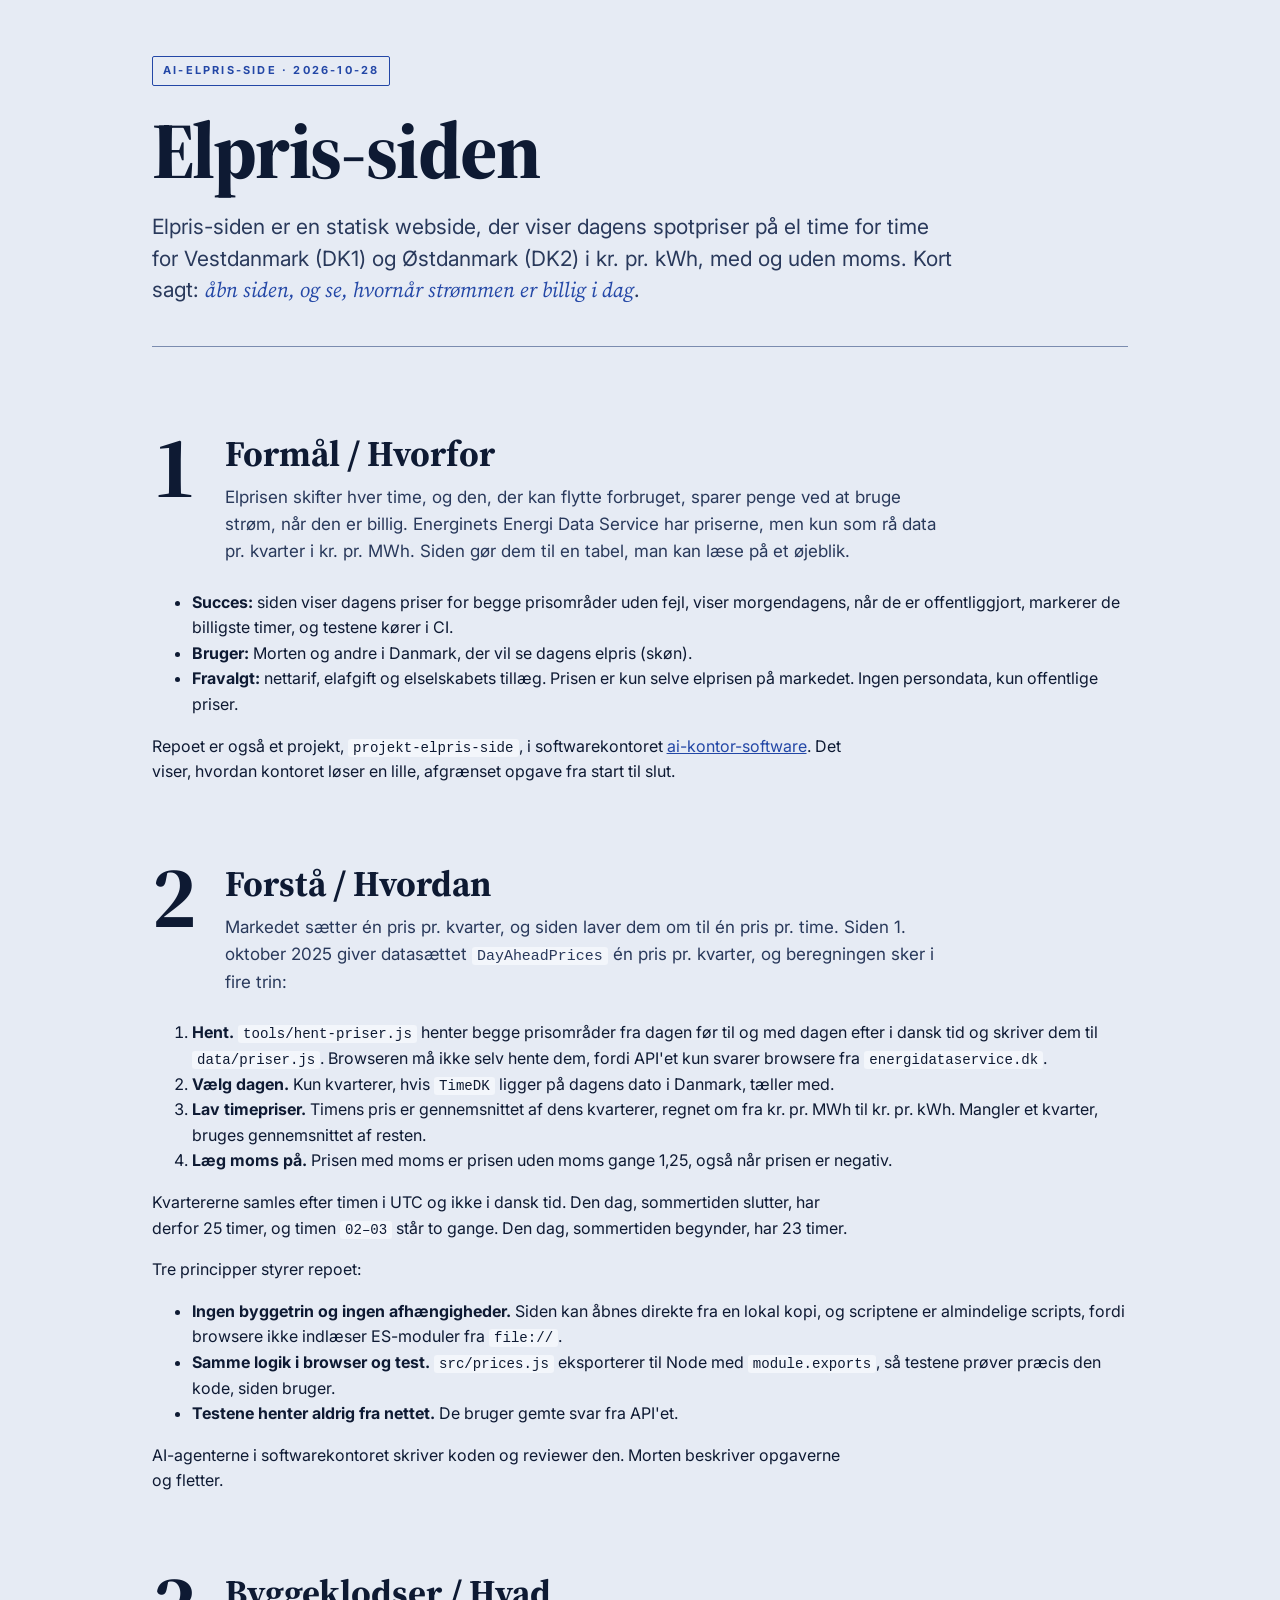
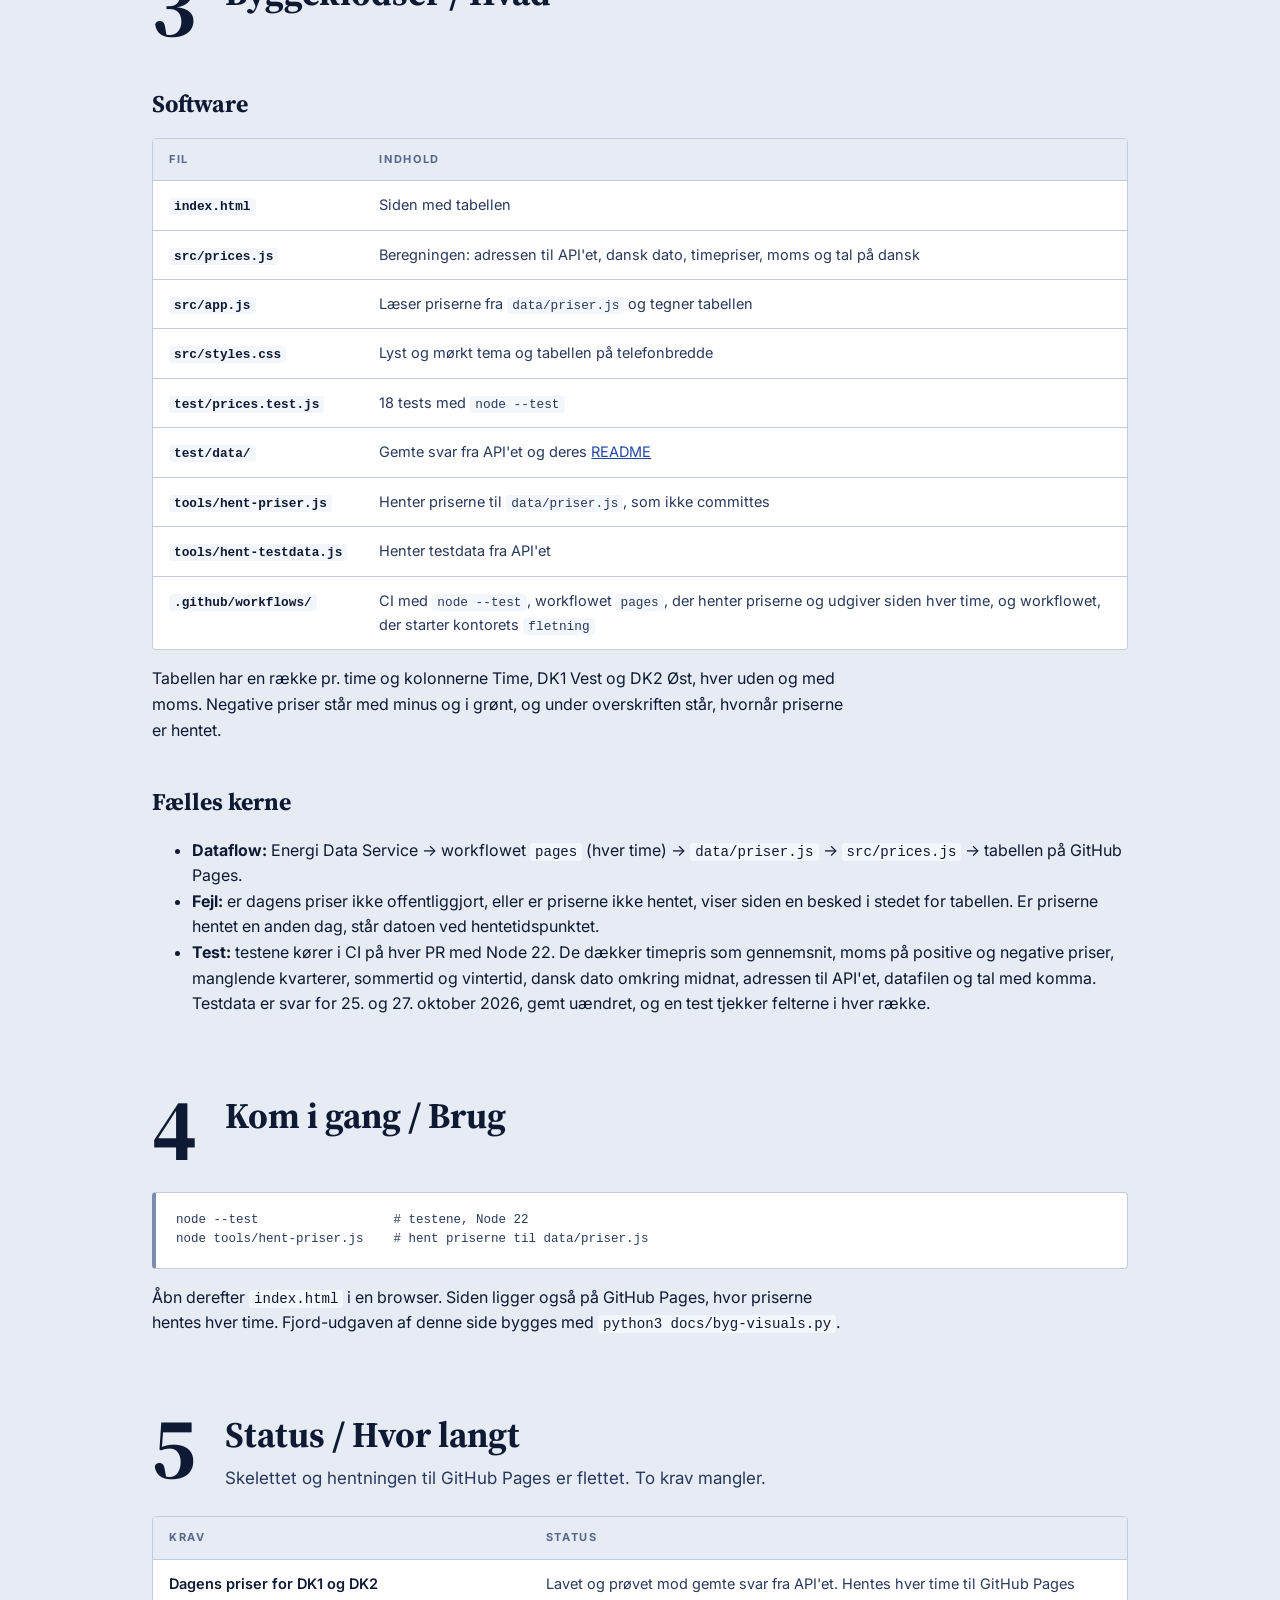
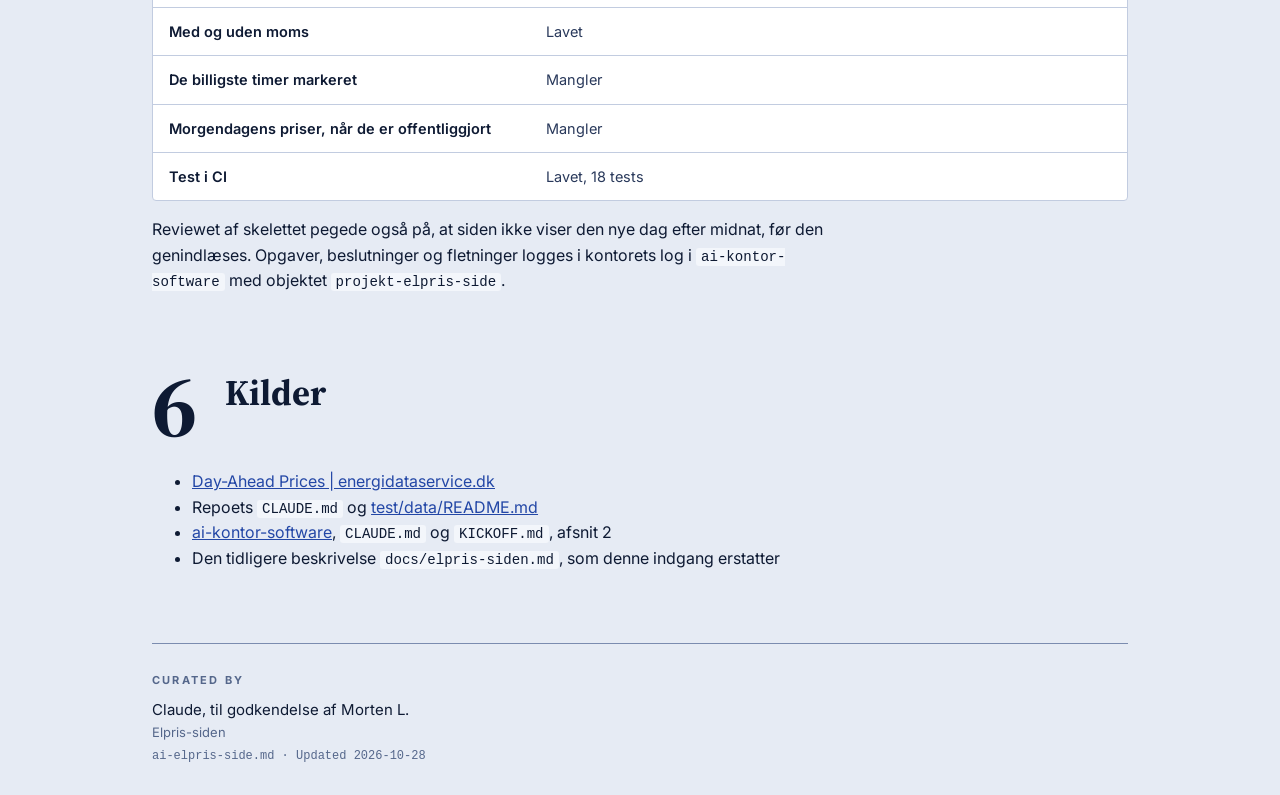
==== docs/ai-elpris-side-visual.html @ 06685bd8 "Indgangen docs/ai-elpris-side.md efter skillen repo-docs (mønster 2) Beskrivelsen docs/elpris-siden." ====
<!doctype html><html lang="da"><head><meta charset="utf-8"><meta name="viewport" content="width=device-width, initial-scale=1">
<title>Elpris-siden</title>
<link rel="preconnect" href="https://fonts.googleapis.com"><link rel="stylesheet" href="https://fonts.googleapis.com/css2?family=Inter:wght@400;500;600;700&family=Source+Serif+4:ital,opsz,wght@0,8..60,400;0,8..60,700;0,8..60,800;1,8..60,400&display=swap">
<style>
/* Fjord: fælles CSS for alle visuelle sider. Indsættes inline af docs/byg-visuals.py (fra M0).
   Layout: hvide papirkort på blågrå bord, serif-overskrifter, én koboltaccent. */
:root {
  --bg: #e6ebf4; --surface: #ffffff; --ink: #0e1a33; --ink-2: #29395b;
  --muted: #55678b; --line: #c2cce0; --line-2: #7b8caf; --accent: #2347a6;
  --green: #2f6b3f; --amber: #9a6412; --red: #8e2424; --code-bg: #f3f6fb;
  --serif: "Source Serif 4", Georgia, "Times New Roman", serif;
  --sans: "Inter", system-ui, -apple-system, "Segoe UI", sans-serif;
  --mono: ui-monospace, "SF Mono", Menlo, Consolas, monospace;
}
@media (prefers-color-scheme: dark) {
  :root:not([data-theme="light"]) {
    --bg: #0b1222; --surface: #131c30; --ink: #e8edf6; --ink-2: #c4cee2;
    --muted: #93a3c3; --line: #2a3756; --line-2: #51638a; --accent: #8ea8ee;
    --green: #74c48b; --amber: #dcaa52; --red: #e58383; --code-bg: #0f1728;
    color-scheme: dark;
  }
}
:root[data-theme="dark"] {
  --bg: #0b1222; --surface: #131c30; --ink: #e8edf6; --ink-2: #c4cee2;
  --muted: #93a3c3; --line: #2a3756; --line-2: #51638a; --accent: #8ea8ee;
  --green: #74c48b; --amber: #dcaa52; --red: #e58383; --code-bg: #0f1728;
  color-scheme: dark;
}

* { box-sizing: border-box; }
body {
  margin: 0; background: var(--bg); color: var(--ink);
  font-family: var(--sans); font-size: 16px; line-height: 1.6;
}
.page {
  max-width: 1040px; margin: 0 auto;
  padding-block: 56px 40px;
  padding-left: max(32px, env(safe-area-inset-left, 0px));
  padding-right: max(32px, env(safe-area-inset-right, 0px));
}
a { color: var(--accent); }
a:focus-visible { outline: 2px solid var(--accent); outline-offset: 2px; }
code { font-family: var(--mono); font-size: 0.88em; background: var(--code-bg); padding: 1px 5px; border-radius: 3px; overflow-wrap: anywhere; }

/* Masthead */
.masthead { padding-bottom: 40px; border-bottom: 1px solid var(--line-2); margin-bottom: 24px; }
.tag {
  display: inline-block; font-size: 11px; font-weight: 700; letter-spacing: 0.2em;
  text-transform: uppercase; color: var(--accent); border: 1px solid var(--accent);
  padding: 5px 10px; border-radius: 2px;
}
h1 {
  font-family: var(--serif); font-weight: 800; font-size: 80px; line-height: 1.02;
  letter-spacing: -0.02em; margin: 24px 0 20px; text-wrap: balance;
}
.standfirst { font-size: 21px; line-height: 1.5; color: var(--ink-2); max-width: 62ch; margin: 0; }
.standfirst em { font-family: var(--serif); font-style: italic; color: var(--accent); }

/* Sektioner */
section { padding-top: 56px; }
.sec-head { display: grid; grid-template-columns: auto 1fr; gap: 28px; align-items: start; margin-bottom: 24px; }
.numeral { font-family: var(--serif); font-weight: 700; font-size: 88px; line-height: 0.9; color: var(--ink); font-variant-numeric: tabular-nums; }
.kicker { font-size: 11px; font-weight: 700; letter-spacing: 0.2em; text-transform: uppercase; color: var(--accent); }
h2 { font-family: var(--serif); font-weight: 700; font-size: 36px; line-height: 1.15; margin: 6px 0 10px; text-wrap: balance; }
.lede { font-size: 17px; color: var(--ink-2); max-width: 66ch; margin: 0; }
h3 { font-family: var(--serif); font-weight: 700; font-size: 24px; margin: 40px 0 14px; }
p { max-width: 70ch; }

/* Kort */
.card { background: var(--surface); border: 1px solid var(--line); border-radius: 4px; padding: 22px 24px; min-width: 0; }
.stripe-top { border-top: 4px solid var(--accent); }
.stripe-top.muted { border-top-color: var(--line-2); }
.stripe-left { border-left: 4px solid var(--accent); }
.card-kicker { font-size: 11px; font-weight: 700; letter-spacing: 0.2em; text-transform: uppercase; color: var(--muted); }
.card h4 { font-family: var(--serif); font-weight: 700; font-size: 20px; margin: 6px 0 8px; line-height: 1.25; }
.card p { margin: 0; font-size: 15px; color: var(--ink-2); }
.grid-3 { display: grid; grid-template-columns: repeat(3, minmax(0, 1fr)); gap: 16px; }
.grid-2 { display: grid; grid-template-columns: repeat(2, minmax(0, 1fr)); gap: 16px; }

/* Nummereret spørgsmålsliste */
ol.questions { list-style: none; counter-reset: q; padding: 0; margin: 0; display: grid; gap: 12px; }
ol.questions li { counter-increment: q; display: grid; grid-template-columns: 56px 1fr; gap: 12px; align-items: baseline; }
ol.questions li::before { content: counter(q, decimal-leading-zero); font-family: var(--serif); font-weight: 700; font-size: 28px; color: var(--accent); font-variant-numeric: tabular-nums; }

/* Tabeller */
.table-wrap { overflow-x: auto; background: var(--surface); border: 1px solid var(--line); border-radius: 4px; }
table { width: 100%; border-collapse: collapse; font-size: 14.5px; }
th { background: var(--bg); text-align: left; font-size: 11px; font-weight: 700; letter-spacing: 0.15em; text-transform: uppercase; color: var(--muted); padding: 12px 16px; }
td { padding: 12px 16px; border-top: 1px solid var(--line); vertical-align: top; color: var(--ink-2); }
td:first-child { color: var(--ink); font-weight: 600; white-space: nowrap; }
.chip { font-size: 11px; font-weight: 700; letter-spacing: 0.15em; text-transform: uppercase; color: var(--accent); white-space: nowrap; }
.chip.amber { color: var(--amber); }
td.chip-cell { text-align: right; }

/* Tidslinje */
.timeline { display: grid; grid-template-columns: repeat(auto-fit, minmax(160px, 1fr)); gap: 16px; }
.timeline .date { font-family: var(--serif); font-weight: 800; font-size: 40px; color: var(--accent); line-height: 1; }
.timeline .when { font-family: var(--serif); font-style: italic; color: var(--ink-2); margin: 6px 0 10px; }

/* Kode */
pre {
  background: var(--surface); border: 1px solid var(--line); border-left: 4px solid var(--line-2);
  border-radius: 4px; padding: 18px 20px; overflow-x: auto; font-family: var(--mono);
  font-size: 12.5px; line-height: 1.55; color: var(--ink-2); margin: 0;
}

/* Figur */
.figure { margin: 36px 0 8px; padding: 28px 24px 22px; background: var(--surface); border: 1px solid var(--line); border-radius: 4px; }
.figure .fig-label { font-size: 11px; font-weight: 700; letter-spacing: 0.2em; text-transform: uppercase; color: var(--muted); text-align: center; margin-bottom: 18px; font-family: var(--sans); }
.figure .diagram-scroll { overflow-x: auto; }
.figure .diagram { display: block; margin: 0 auto; width: 100%; max-width: 860px; height: auto; }
.figure figcaption { margin: 18px auto 0; padding-top: 14px; border-top: 1px solid var(--line); font-size: 13.5px; font-style: italic; font-family: var(--serif); color: var(--ink-2); text-align: center; max-width: 56ch; line-height: 1.55; }
.diagram .node rect { fill: var(--bg); stroke: var(--ink); stroke-width: 1.5; }
.diagram .node.hl rect { stroke: var(--accent); stroke-width: 3; }
.diagram .node text { font-family: var(--serif); font-weight: 700; font-size: 14px; fill: var(--ink); }
.diagram .edge { stroke: var(--ink); stroke-width: 1.5; fill: none; }
.diagram .edge.hl { stroke: var(--accent); stroke-width: 3; }
.diagram .elabel { font-family: var(--sans); font-size: 10px; letter-spacing: 0.13em; text-transform: uppercase; fill: var(--muted); }
.diagram .elabel.hl { fill: var(--accent); }
.diagram .arrow { fill: var(--ink); }
.diagram .arrow.hl { fill: var(--accent); }

/* Fod */
footer { margin-top: 72px; padding-top: 28px; border-top: 1px solid var(--line-2); display: grid; grid-template-columns: 1fr 1fr; gap: 32px; }
.f-label { font-size: 11px; font-weight: 700; letter-spacing: 0.2em; text-transform: uppercase; color: var(--muted); margin-bottom: 8px; }
.f-content { font-size: 15px; color: var(--ink); }
.f-content em { font-family: var(--serif); }
.f-sub, .f-path { font-size: 13px; color: var(--muted); }
.f-path { font-family: var(--mono); font-size: 12px; margin-top: 4px; }

@media (max-width: 760px) {
  .page { padding-left: max(16px, env(safe-area-inset-left, 0px)); padding-right: max(16px, env(safe-area-inset-right, 0px)); padding-block: 32px 32px; }
  h1 { font-size: 52px; overflow-wrap: break-word; hyphens: auto; }
  .numeral { font-size: 64px; }
  .sec-head { grid-template-columns: 1fr; gap: 4px; }
  .grid-3, .grid-2, footer { grid-template-columns: 1fr; }
  td:first-child { white-space: normal; }
  table.stack thead { display: none; }
  table.stack, table.stack tbody, table.stack tr, table.stack td { display: block; width: 100%; }
  table.stack tr { border-top: 1px solid var(--line); padding: 10px 0; }
  table.stack td { border-top: 0; padding: 4px 16px; }
  table.stack td.chip-cell { text-align: left; }
  table.stack td[data-label]::before { content: attr(data-label); display: block; font-size: 10px; font-weight: 700; letter-spacing: 0.15em; text-transform: uppercase; color: var(--muted); margin-top: 4px; }
  .figure .diagram { min-width: 640px; }
  ol.questions li { grid-template-columns: 44px 1fr; }
}
@media (prefers-reduced-motion: reduce) { * { transition: none !important; } }
</style></head><body>
<div class="page">
<header class="masthead">
  <span class="tag">ai-elpris-side · 2026-10-28</span>
  <h1>Elpris-siden</h1>
  <p class="standfirst">Elpris-siden er en statisk webside, der viser dagens spotpriser på el time for time for Vestdanmark (DK1) og Østdanmark (DK2) i kr. pr. kWh, med og uden moms. Kort sagt: <em>åbn siden, og se, hvornår strømmen er billig i dag</em>.</p>
</header>
<section id="formål-hvorfor">
  <div class="sec-head"><div class="numeral">1</div><div>
    <h2>Formål / Hvorfor</h2>
    <p class="lede">Elprisen skifter hver time, og den, der kan flytte forbruget, sparer penge ved at bruge strøm, når den er billig. Energinets Energi Data Service har priserne, men kun som rå data pr. kvarter i kr. pr. MWh. Siden gør dem til en tabel, man kan læse på et øjeblik.</p>
  </div></div>
<ul><li><strong>Succes:</strong> siden viser dagens priser for begge prisområder uden fejl, viser morgendagens, når de er offentliggjort, markerer de billigste timer, og testene kører i CI.</li><li><strong>Bruger:</strong> Morten og andre i Danmark, der vil se dagens elpris (skøn).</li><li><strong>Fravalgt:</strong> nettarif, elafgift og elselskabets tillæg. Prisen er kun selve elprisen på markedet. Ingen persondata, kun offentlige priser.</li></ul>
<p>Repoet er også et projekt, <code>projekt-elpris-side</code>, i softwarekontoret <a href="https://github.com/mortenlorenzen/ai-kontor-software">ai-kontor-software</a>. Det viser, hvordan kontoret løser en lille, afgrænset opgave fra start til slut.</p>
</section>
<section id="forstå-hvordan">
  <div class="sec-head"><div class="numeral">2</div><div>
    <h2>Forstå / Hvordan</h2>
    <p class="lede">Markedet sætter én pris pr. kvarter, og siden laver dem om til én pris pr. time. Siden 1. oktober 2025 giver datasættet <code>DayAheadPrices</code> én pris pr. kvarter, og beregningen sker i fire trin:</p>
  </div></div>
<ol><li><strong>Hent.</strong> <code>tools/hent-priser.js</code> henter begge prisområder fra dagen før til og med dagen efter i dansk tid og skriver dem til <code>data/priser.js</code>. Browseren må ikke selv hente dem, fordi API'et kun svarer browsere fra <code>energidataservice.dk</code>.</li><li><strong>Vælg dagen.</strong> Kun kvarterer, hvis <code>TimeDK</code> ligger på dagens dato i Danmark, tæller med.</li><li><strong>Lav timepriser.</strong> Timens pris er gennemsnittet af dens kvarterer, regnet om fra kr. pr. MWh til kr. pr. kWh. Mangler et kvarter, bruges gennemsnittet af resten.</li><li><strong>Læg moms på.</strong> Prisen med moms er prisen uden moms gange 1,25, også når prisen er negativ.</li></ol>
<p>Kvartererne samles efter timen i UTC og ikke i dansk tid. Den dag, sommertiden slutter, har derfor 25 timer, og timen <code>02–03</code> står to gange. Den dag, sommertiden begynder, har 23 timer.</p>
<p>Tre principper styrer repoet:</p>
<ul><li><strong>Ingen byggetrin og ingen afhængigheder.</strong> Siden kan åbnes direkte fra en lokal kopi, og scriptene er almindelige scripts, fordi browsere ikke indlæser ES-moduler fra <code>file://</code>.</li><li><strong>Samme logik i browser og test.</strong> <code>src/prices.js</code> eksporterer til Node med <code>module.exports</code>, så testene prøver præcis den kode, siden bruger.</li><li><strong>Testene henter aldrig fra nettet.</strong> De bruger gemte svar fra API'et.</li></ul>
<p>AI-agenterne i softwarekontoret skriver koden og reviewer den. Morten beskriver opgaverne og fletter.</p>
</section>
<section id="byggeklodser-hvad">
  <div class="sec-head"><div class="numeral">3</div><div>
    <h2>Byggeklodser / Hvad</h2>
  </div></div>
<h3>Software</h3>
<div class="table-wrap"><table class="stack">
<thead><tr><th>Fil</th><th>Indhold</th></tr></thead><tbody>
<tr><td data-label="Fil"><code>index.html</code></td><td data-label="Indhold">Siden med tabellen</td></tr>
<tr><td data-label="Fil"><code>src/prices.js</code></td><td data-label="Indhold">Beregningen: adressen til API'et, dansk dato, timepriser, moms og tal på dansk</td></tr>
<tr><td data-label="Fil"><code>src/app.js</code></td><td data-label="Indhold">Læser priserne fra <code>data/priser.js</code> og tegner tabellen</td></tr>
<tr><td data-label="Fil"><code>src/styles.css</code></td><td data-label="Indhold">Lyst og mørkt tema og tabellen på telefonbredde</td></tr>
<tr><td data-label="Fil"><code>test/prices.test.js</code></td><td data-label="Indhold">18 tests med <code>node --test</code></td></tr>
<tr><td data-label="Fil"><code>test/data/</code></td><td data-label="Indhold">Gemte svar fra API'et og deres <a href="../test/data/README.md">README</a></td></tr>
<tr><td data-label="Fil"><code>tools/hent-priser.js</code></td><td data-label="Indhold">Henter priserne til <code>data/priser.js</code>, som ikke committes</td></tr>
<tr><td data-label="Fil"><code>tools/hent-testdata.js</code></td><td data-label="Indhold">Henter testdata fra API'et</td></tr>
<tr><td data-label="Fil"><code>.github/workflows/</code></td><td data-label="Indhold">CI med <code>node --test</code>, workflowet <code>pages</code>, der henter priserne og udgiver siden hver time, og workflowet, der starter kontorets <code>fletning</code></td></tr>
</tbody></table></div>
<p>Tabellen har en række pr. time og kolonnerne Time, DK1 Vest og DK2 Øst, hver uden og med moms. Negative priser står med minus og i grønt, og under overskriften står, hvornår priserne er hentet.</p>
<h3>Fælles kerne</h3>
<ul><li><strong>Dataflow:</strong> Energi Data Service → workflowet <code>pages</code> (hver time) → <code>data/priser.js</code> → <code>src/prices.js</code> → tabellen på GitHub Pages.</li><li><strong>Fejl:</strong> er dagens priser ikke offentliggjort, eller er priserne ikke hentet, viser siden en besked i stedet for tabellen. Er priserne hentet en anden dag, står datoen ved hentetidspunktet.</li><li><strong>Test:</strong> testene kører i CI på hver PR med Node 22. De dækker timepris som gennemsnit, moms på positive og negative priser, manglende kvarterer, sommertid og vintertid, dansk dato omkring midnat, adressen til API'et, datafilen og tal med komma. Testdata er svar for 25. og 27. oktober 2026, gemt uændret, og en test tjekker felterne i hver række.</li></ul>
</section>
<section id="kom-i-gang-brug">
  <div class="sec-head"><div class="numeral">4</div><div>
    <h2>Kom i gang / Brug</h2>
  </div></div>
<pre>node --test                  # testene, Node 22
node tools/hent-priser.js    # hent priserne til data/priser.js</pre>
<p>Åbn derefter <code>index.html</code> i en browser. Siden ligger også på GitHub Pages, hvor priserne hentes hver time. Fjord-udgaven af denne side bygges med <code>python3 docs/byg-visuals.py</code>.</p>
</section>
<section id="status-hvor-langt">
  <div class="sec-head"><div class="numeral">5</div><div>
    <h2>Status / Hvor langt</h2>
    <p class="lede">Skelettet og hentningen til GitHub Pages er flettet. To krav mangler.</p>
  </div></div>
<div class="table-wrap"><table class="stack">
<thead><tr><th>Krav</th><th>Status</th></tr></thead><tbody>
<tr><td data-label="Krav">Dagens priser for DK1 og DK2</td><td data-label="Status">Lavet og prøvet mod gemte svar fra API'et. Hentes hver time til GitHub Pages</td></tr>
<tr><td data-label="Krav">Med og uden moms</td><td data-label="Status">Lavet</td></tr>
<tr><td data-label="Krav">De billigste timer markeret</td><td data-label="Status">Mangler</td></tr>
<tr><td data-label="Krav">Morgendagens priser, når de er offentliggjort</td><td data-label="Status">Mangler</td></tr>
<tr><td data-label="Krav">Test i CI</td><td data-label="Status">Lavet, 18 tests</td></tr>
</tbody></table></div>
<p>Reviewet af skelettet pegede også på, at siden ikke viser den nye dag efter midnat, før den genindlæses. Opgaver, beslutninger og fletninger logges i kontorets log i <code>ai-kontor-software</code> med objektet <code>projekt-elpris-side</code>.</p>
</section>
<section id="kilder">
  <div class="sec-head"><div class="numeral">6</div><div>
    <h2>Kilder</h2>
  </div></div>
<ul><li><a href="https://www.energidataservice.dk/tso-electricity/DayAheadPrices">Day-Ahead Prices | energidataservice.dk</a></li><li>Repoets <code>CLAUDE.md</code> og <a href="../test/data/README.md">test/data/README.md</a></li><li><a href="https://github.com/mortenlorenzen/ai-kontor-software">ai-kontor-software</a>, <code>CLAUDE.md</code> og <code>KICKOFF.md</code>, afsnit 2</li><li>Den tidligere beskrivelse <code>docs/elpris-siden.md</code>, som denne indgang erstatter</li></ul>
</section>

<footer>
  <div>
    <div class="f-label">Curated by</div>
    <div class="f-content">
      Claude, til godkendelse af Morten L.
      <div class="f-sub">Elpris-siden</div>
      <div class="f-path">ai-elpris-side.md · Updated 2026-10-28</div>
    </div>
  </div>
</footer>
</div>
</body></html>
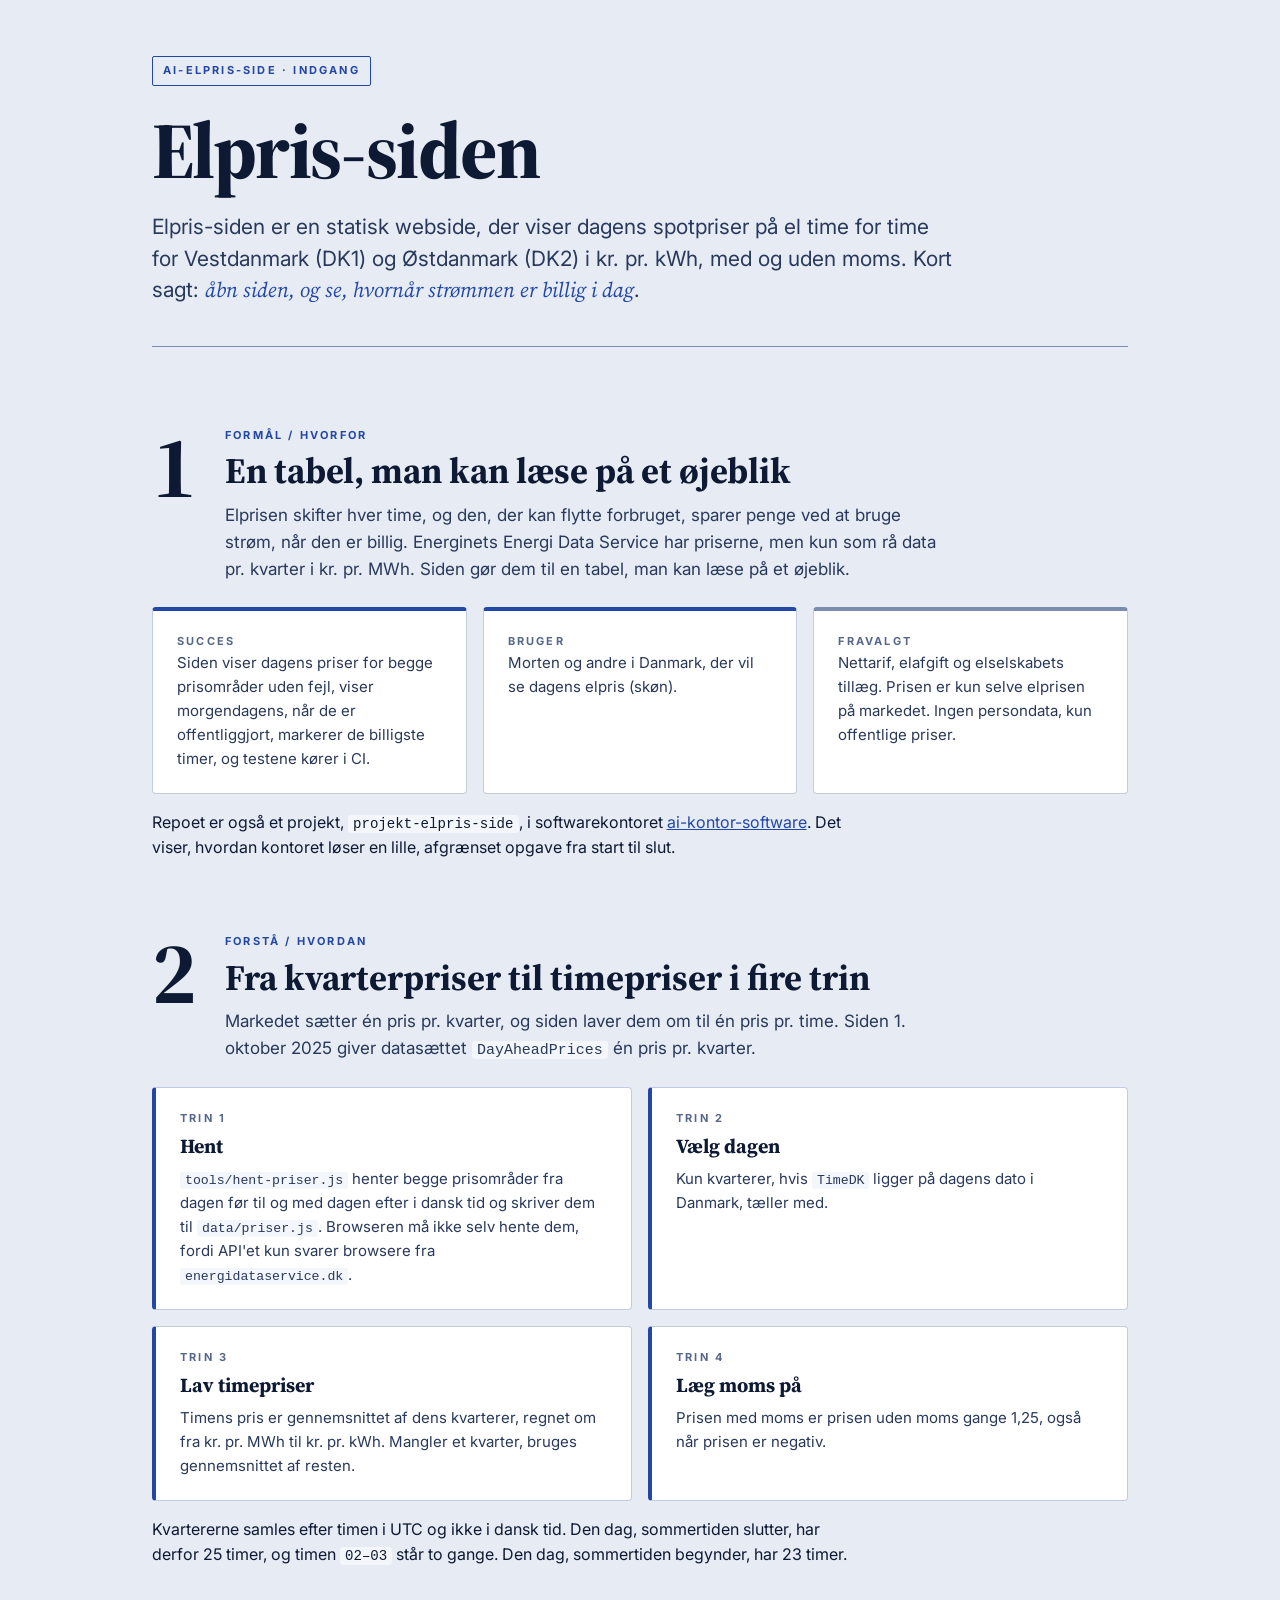
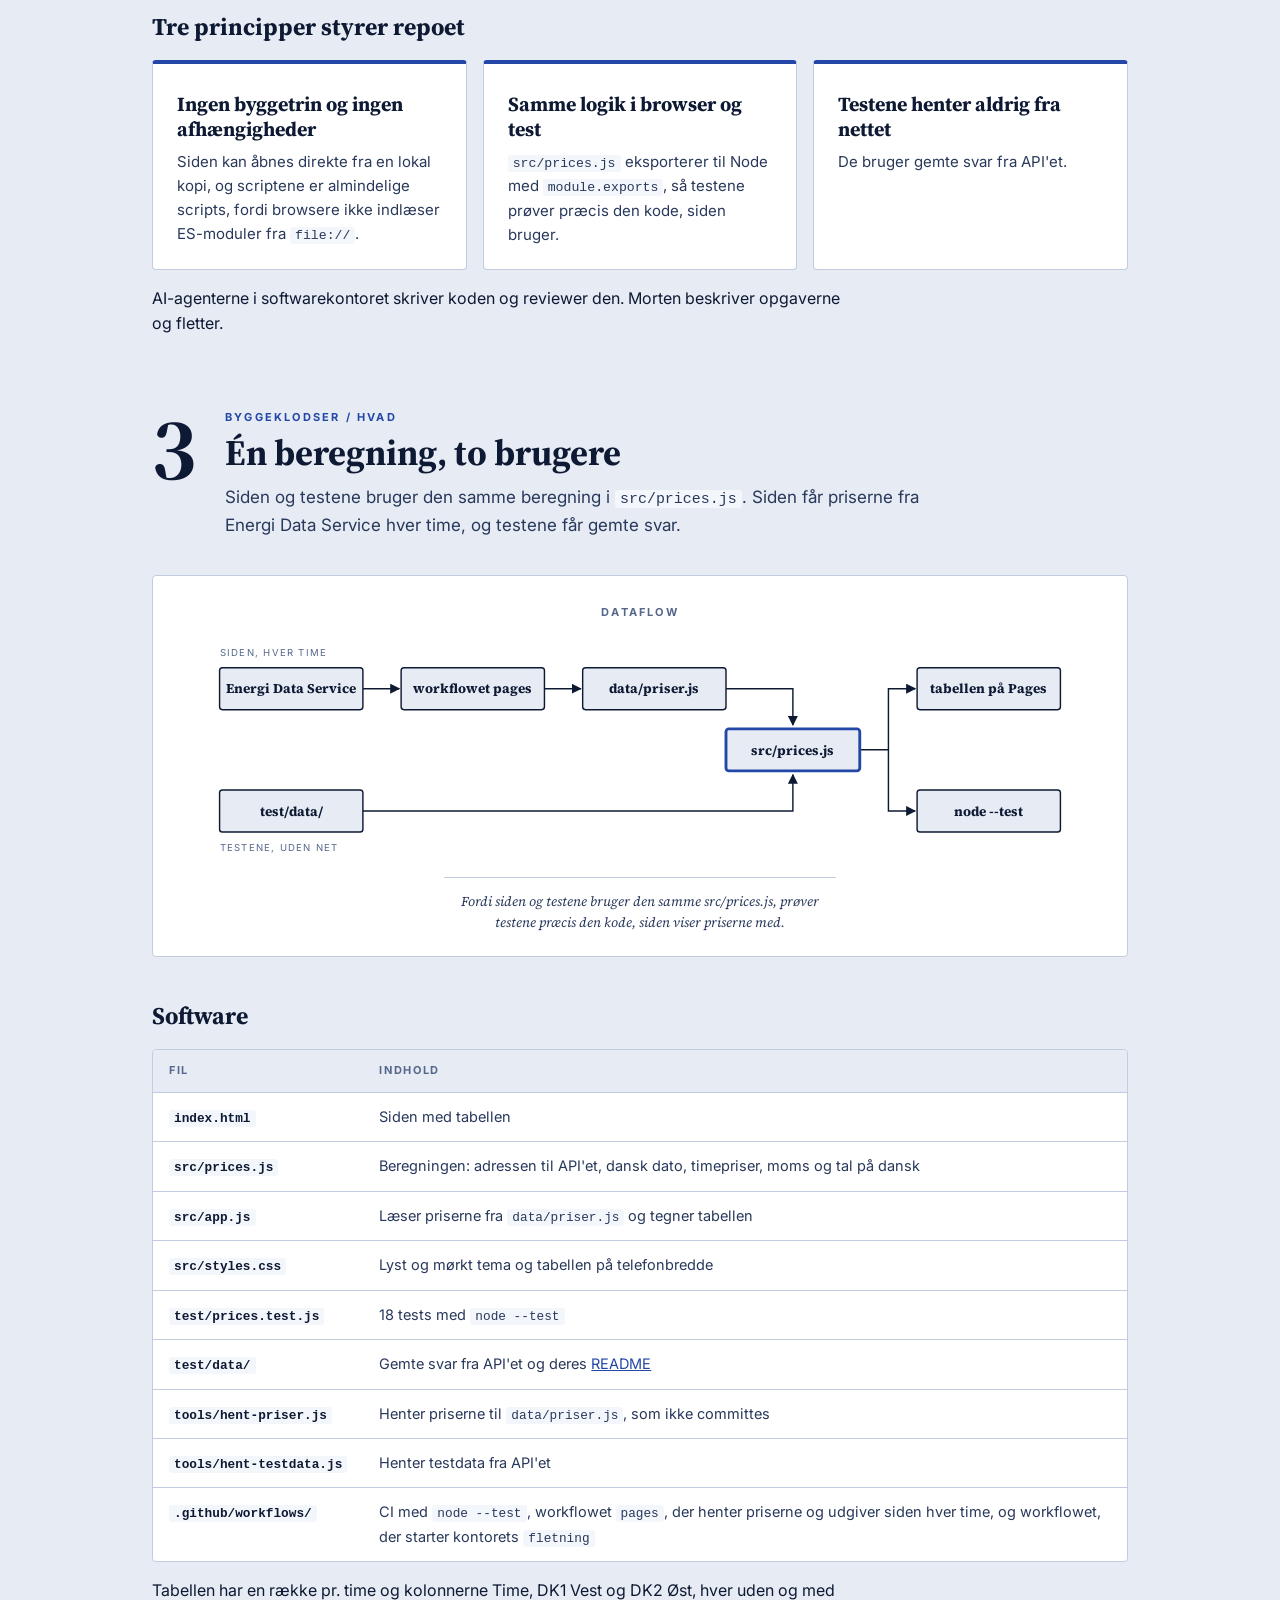
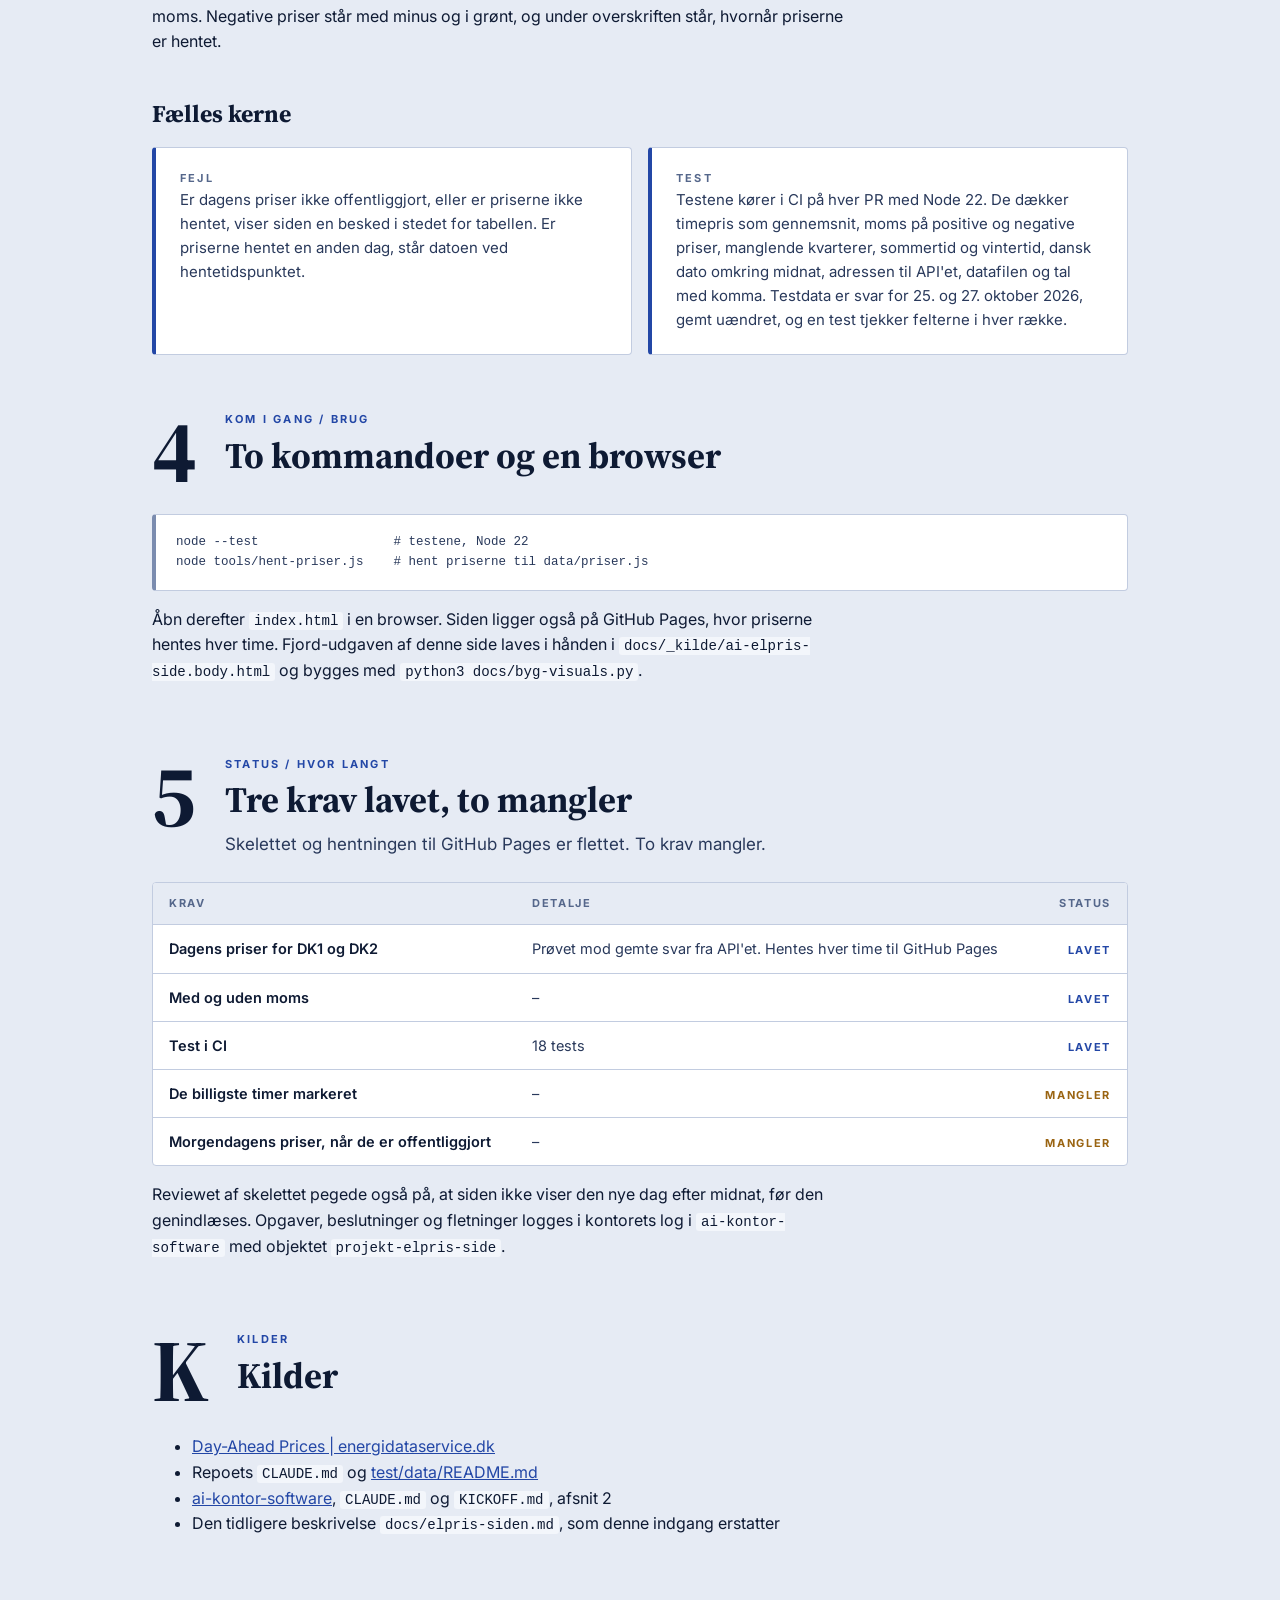
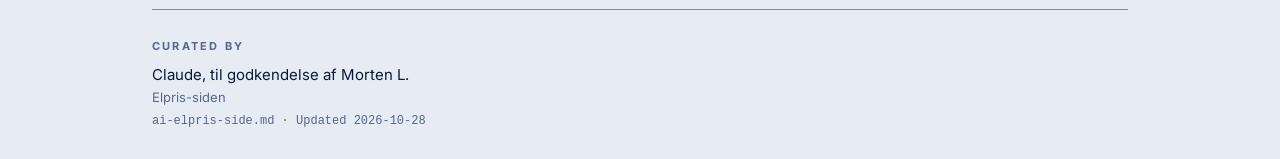
==== commit 4c7ec366: "Indgangens Fjord-side i hånden (repo-docs 3) Co-Authored-By: Claude Opus 5.5 <noreply@anthropic.com>" ====
--- a/docs/ai-elpris-side-visual.html
+++ b/docs/ai-elpris-side-visual.html
@@ -148,78 +148,138 @@
 </style></head><body>
 <div class="page">
 <header class="masthead">
-  <span class="tag">ai-elpris-side · 2026-10-28</span>
+  <span class="tag">ai-elpris-side · indgang</span>
   <h1>Elpris-siden</h1>
   <p class="standfirst">Elpris-siden er en statisk webside, der viser dagens spotpriser på el time for time for Vestdanmark (DK1) og Østdanmark (DK2) i kr. pr. kWh, med og uden moms. Kort sagt: <em>åbn siden, og se, hvornår strømmen er billig i dag</em>.</p>
 </header>
-<section id="formål-hvorfor">
+
+<section id="formaal">
   <div class="sec-head"><div class="numeral">1</div><div>
-    <h2>Formål / Hvorfor</h2>
+    <div class="kicker">Formål / Hvorfor</div><h2>En tabel, man kan læse på et øjeblik</h2>
     <p class="lede">Elprisen skifter hver time, og den, der kan flytte forbruget, sparer penge ved at bruge strøm, når den er billig. Energinets Energi Data Service har priserne, men kun som rå data pr. kvarter i kr. pr. MWh. Siden gør dem til en tabel, man kan læse på et øjeblik.</p>
   </div></div>
-<ul><li><strong>Succes:</strong> siden viser dagens priser for begge prisområder uden fejl, viser morgendagens, når de er offentliggjort, markerer de billigste timer, og testene kører i CI.</li><li><strong>Bruger:</strong> Morten og andre i Danmark, der vil se dagens elpris (skøn).</li><li><strong>Fravalgt:</strong> nettarif, elafgift og elselskabets tillæg. Prisen er kun selve elprisen på markedet. Ingen persondata, kun offentlige priser.</li></ul>
-<p>Repoet er også et projekt, <code>projekt-elpris-side</code>, i softwarekontoret <a href="https://github.com/mortenlorenzen/ai-kontor-software">ai-kontor-software</a>. Det viser, hvordan kontoret løser en lille, afgrænset opgave fra start til slut.</p>
-</section>
-<section id="forstå-hvordan">
+  <div class="grid-3">
+    <div class="card stripe-top"><div class="card-kicker">Succes</div><p>Siden viser dagens priser for begge prisområder uden fejl, viser morgendagens, når de er offentliggjort, markerer de billigste timer, og testene kører i CI.</p></div>
+    <div class="card stripe-top"><div class="card-kicker">Bruger</div><p>Morten og andre i Danmark, der vil se dagens elpris (skøn).</p></div>
+    <div class="card stripe-top muted"><div class="card-kicker">Fravalgt</div><p>Nettarif, elafgift og elselskabets tillæg. Prisen er kun selve elprisen på markedet. Ingen persondata, kun offentlige priser.</p></div>
+  </div>
+  <p>Repoet er også et projekt, <code>projekt-elpris-side</code>, i softwarekontoret <a href="https://github.com/mortenlorenzen/ai-kontor-software">ai-kontor-software</a>. Det viser, hvordan kontoret løser en lille, afgrænset opgave fra start til slut.</p>
+</section>
+
+<section id="forstaa">
   <div class="sec-head"><div class="numeral">2</div><div>
-    <h2>Forstå / Hvordan</h2>
-    <p class="lede">Markedet sætter én pris pr. kvarter, og siden laver dem om til én pris pr. time. Siden 1. oktober 2025 giver datasættet <code>DayAheadPrices</code> én pris pr. kvarter, og beregningen sker i fire trin:</p>
-  </div></div>
-<ol><li><strong>Hent.</strong> <code>tools/hent-priser.js</code> henter begge prisområder fra dagen før til og med dagen efter i dansk tid og skriver dem til <code>data/priser.js</code>. Browseren må ikke selv hente dem, fordi API'et kun svarer browsere fra <code>energidataservice.dk</code>.</li><li><strong>Vælg dagen.</strong> Kun kvarterer, hvis <code>TimeDK</code> ligger på dagens dato i Danmark, tæller med.</li><li><strong>Lav timepriser.</strong> Timens pris er gennemsnittet af dens kvarterer, regnet om fra kr. pr. MWh til kr. pr. kWh. Mangler et kvarter, bruges gennemsnittet af resten.</li><li><strong>Læg moms på.</strong> Prisen med moms er prisen uden moms gange 1,25, også når prisen er negativ.</li></ol>
-<p>Kvartererne samles efter timen i UTC og ikke i dansk tid. Den dag, sommertiden slutter, har derfor 25 timer, og timen <code>02–03</code> står to gange. Den dag, sommertiden begynder, har 23 timer.</p>
-<p>Tre principper styrer repoet:</p>
-<ul><li><strong>Ingen byggetrin og ingen afhængigheder.</strong> Siden kan åbnes direkte fra en lokal kopi, og scriptene er almindelige scripts, fordi browsere ikke indlæser ES-moduler fra <code>file://</code>.</li><li><strong>Samme logik i browser og test.</strong> <code>src/prices.js</code> eksporterer til Node med <code>module.exports</code>, så testene prøver præcis den kode, siden bruger.</li><li><strong>Testene henter aldrig fra nettet.</strong> De bruger gemte svar fra API'et.</li></ul>
-<p>AI-agenterne i softwarekontoret skriver koden og reviewer den. Morten beskriver opgaverne og fletter.</p>
-</section>
-<section id="byggeklodser-hvad">
+    <div class="kicker">Forstå / Hvordan</div><h2>Fra kvarterpriser til timepriser i fire trin</h2>
+    <p class="lede">Markedet sætter én pris pr. kvarter, og siden laver dem om til én pris pr. time. Siden 1. oktober 2025 giver datasættet <code>DayAheadPrices</code> én pris pr. kvarter.</p>
+  </div></div>
+  <div class="grid-2">
+    <div class="card stripe-left"><div class="card-kicker">Trin 1</div><h4>Hent</h4><p><code>tools/hent-priser.js</code> henter begge prisområder fra dagen før til og med dagen efter i dansk tid og skriver dem til <code>data/priser.js</code>. Browseren må ikke selv hente dem, fordi API'et kun svarer browsere fra <code>energidataservice.dk</code>.</p></div>
+    <div class="card stripe-left"><div class="card-kicker">Trin 2</div><h4>Vælg dagen</h4><p>Kun kvarterer, hvis <code>TimeDK</code> ligger på dagens dato i Danmark, tæller med.</p></div>
+    <div class="card stripe-left"><div class="card-kicker">Trin 3</div><h4>Lav timepriser</h4><p>Timens pris er gennemsnittet af dens kvarterer, regnet om fra kr. pr. MWh til kr. pr. kWh. Mangler et kvarter, bruges gennemsnittet af resten.</p></div>
+    <div class="card stripe-left"><div class="card-kicker">Trin 4</div><h4>Læg moms på</h4><p>Prisen med moms er prisen uden moms gange 1,25, også når prisen er negativ.</p></div>
+  </div>
+  <p>Kvartererne samles efter timen i UTC og ikke i dansk tid. Den dag, sommertiden slutter, har derfor 25 timer, og timen <code>02–03</code> står to gange. Den dag, sommertiden begynder, har 23 timer.</p>
+
+  <h3>Tre principper styrer repoet</h3>
+  <div class="grid-3">
+    <div class="card stripe-top"><h4>Ingen byggetrin og ingen afhængigheder</h4><p>Siden kan åbnes direkte fra en lokal kopi, og scriptene er almindelige scripts, fordi browsere ikke indlæser ES-moduler fra <code>file://</code>.</p></div>
+    <div class="card stripe-top"><h4>Samme logik i browser og test</h4><p><code>src/prices.js</code> eksporterer til Node med <code>module.exports</code>, så testene prøver præcis den kode, siden bruger.</p></div>
+    <div class="card stripe-top"><h4>Testene henter aldrig fra nettet</h4><p>De bruger gemte svar fra API'et.</p></div>
+  </div>
+  <p>AI-agenterne i softwarekontoret skriver koden og reviewer den. Morten beskriver opgaverne og fletter.</p>
+</section>
+
+<section id="byggeklodser">
   <div class="sec-head"><div class="numeral">3</div><div>
-    <h2>Byggeklodser / Hvad</h2>
-  </div></div>
-<h3>Software</h3>
-<div class="table-wrap"><table class="stack">
-<thead><tr><th>Fil</th><th>Indhold</th></tr></thead><tbody>
-<tr><td data-label="Fil"><code>index.html</code></td><td data-label="Indhold">Siden med tabellen</td></tr>
-<tr><td data-label="Fil"><code>src/prices.js</code></td><td data-label="Indhold">Beregningen: adressen til API'et, dansk dato, timepriser, moms og tal på dansk</td></tr>
-<tr><td data-label="Fil"><code>src/app.js</code></td><td data-label="Indhold">Læser priserne fra <code>data/priser.js</code> og tegner tabellen</td></tr>
-<tr><td data-label="Fil"><code>src/styles.css</code></td><td data-label="Indhold">Lyst og mørkt tema og tabellen på telefonbredde</td></tr>
-<tr><td data-label="Fil"><code>test/prices.test.js</code></td><td data-label="Indhold">18 tests med <code>node --test</code></td></tr>
-<tr><td data-label="Fil"><code>test/data/</code></td><td data-label="Indhold">Gemte svar fra API'et og deres <a href="../test/data/README.md">README</a></td></tr>
-<tr><td data-label="Fil"><code>tools/hent-priser.js</code></td><td data-label="Indhold">Henter priserne til <code>data/priser.js</code>, som ikke committes</td></tr>
-<tr><td data-label="Fil"><code>tools/hent-testdata.js</code></td><td data-label="Indhold">Henter testdata fra API'et</td></tr>
-<tr><td data-label="Fil"><code>.github/workflows/</code></td><td data-label="Indhold">CI med <code>node --test</code>, workflowet <code>pages</code>, der henter priserne og udgiver siden hver time, og workflowet, der starter kontorets <code>fletning</code></td></tr>
-</tbody></table></div>
-<p>Tabellen har en række pr. time og kolonnerne Time, DK1 Vest og DK2 Øst, hver uden og med moms. Negative priser står med minus og i grønt, og under overskriften står, hvornår priserne er hentet.</p>
-<h3>Fælles kerne</h3>
-<ul><li><strong>Dataflow:</strong> Energi Data Service → workflowet <code>pages</code> (hver time) → <code>data/priser.js</code> → <code>src/prices.js</code> → tabellen på GitHub Pages.</li><li><strong>Fejl:</strong> er dagens priser ikke offentliggjort, eller er priserne ikke hentet, viser siden en besked i stedet for tabellen. Er priserne hentet en anden dag, står datoen ved hentetidspunktet.</li><li><strong>Test:</strong> testene kører i CI på hver PR med Node 22. De dækker timepris som gennemsnit, moms på positive og negative priser, manglende kvarterer, sommertid og vintertid, dansk dato omkring midnat, adressen til API'et, datafilen og tal med komma. Testdata er svar for 25. og 27. oktober 2026, gemt uændret, og en test tjekker felterne i hver række.</li></ul>
-</section>
-<section id="kom-i-gang-brug">
+    <div class="kicker">Byggeklodser / Hvad</div><h2>Én beregning, to brugere</h2>
+    <p class="lede">Siden og testene bruger den samme beregning i <code>src/prices.js</code>. Siden får priserne fra Energi Data Service hver time, og testene får gemte svar.</p>
+  </div></div>
+
+  <figure class="figure">
+    <div class="fig-label">Dataflow</div>
+    <div class="diagram-scroll"><svg class="diagram" viewBox="0 0 900 230" role="img" aria-label="Energi Data Service går via workflowet pages og data/priser.js til src/prices.js, som tegner tabellen. Gemte svar i test/data går til den samme src/prices.js, som node --test prøver">
+      <defs>
+        <marker id="a" viewBox="0 0 10 10" refX="9" refY="5" markerWidth="7" markerHeight="7" orient="auto-start-reverse"><path class="arrow" d="M0,0 L10,5 L0,10 z"/></marker>
+      </defs>
+      <text class="elabel" x="10" y="18">siden, hver time</text>
+      <text class="elabel" x="10" y="222">testene, uden net</text>
+      <path class="edge" d="M160,52 L198,52" marker-end="url(#a)"/>
+      <path class="edge" d="M350,52 L388,52" marker-end="url(#a)"/>
+      <path class="edge" d="M540,52 L610,52 L610,90" marker-end="url(#a)"/>
+      <path class="edge" d="M160,180 L610,180 L610,142" marker-end="url(#a)"/>
+      <path class="edge" d="M680,116 L710,116 L710,52 L738,52" marker-end="url(#a)"/>
+      <path class="edge" d="M710,116 L710,180 L738,180" marker-end="url(#a)"/>
+      <g class="node"><rect x="10" y="30" width="150" height="44" rx="3"/><text x="85" y="57" text-anchor="middle">Energi Data Service</text></g>
+      <g class="node"><rect x="200" y="30" width="150" height="44" rx="3"/><text x="275" y="57" text-anchor="middle">workflowet pages</text></g>
+      <g class="node"><rect x="390" y="30" width="150" height="44" rx="3"/><text x="465" y="57" text-anchor="middle">data/priser.js</text></g>
+      <g class="node hl"><rect x="540" y="94" width="140" height="44" rx="3"/><text x="610" y="121" text-anchor="middle">src/prices.js</text></g>
+      <g class="node"><rect x="740" y="30" width="150" height="44" rx="3"/><text x="815" y="57" text-anchor="middle">tabellen på Pages</text></g>
+      <g class="node"><rect x="10" y="158" width="150" height="44" rx="3"/><text x="85" y="185" text-anchor="middle">test/data/</text></g>
+      <g class="node"><rect x="740" y="158" width="150" height="44" rx="3"/><text x="815" y="185" text-anchor="middle">node --test</text></g>
+    </svg></div>
+    <figcaption>Fordi siden og testene bruger den samme src/prices.js, prøver testene præcis den kode, siden viser priserne med.</figcaption>
+  </figure>
+
+  <h3>Software</h3>
+  <div class="table-wrap"><table class="stack">
+    <thead><tr><th>Fil</th><th>Indhold</th></tr></thead>
+    <tbody>
+      <tr><td><code>index.html</code></td><td data-label="Indhold">Siden med tabellen</td></tr>
+      <tr><td><code>src/prices.js</code></td><td data-label="Indhold">Beregningen: adressen til API'et, dansk dato, timepriser, moms og tal på dansk</td></tr>
+      <tr><td><code>src/app.js</code></td><td data-label="Indhold">Læser priserne fra <code>data/priser.js</code> og tegner tabellen</td></tr>
+      <tr><td><code>src/styles.css</code></td><td data-label="Indhold">Lyst og mørkt tema og tabellen på telefonbredde</td></tr>
+      <tr><td><code>test/prices.test.js</code></td><td data-label="Indhold">18 tests med <code>node --test</code></td></tr>
+      <tr><td><code>test/data/</code></td><td data-label="Indhold">Gemte svar fra API'et og deres <a href="../test/data/README.md">README</a></td></tr>
+      <tr><td><code>tools/hent-priser.js</code></td><td data-label="Indhold">Henter priserne til <code>data/priser.js</code>, som ikke committes</td></tr>
+      <tr><td><code>tools/hent-testdata.js</code></td><td data-label="Indhold">Henter testdata fra API'et</td></tr>
+      <tr><td><code>.github/workflows/</code></td><td data-label="Indhold">CI med <code>node --test</code>, workflowet <code>pages</code>, der henter priserne og udgiver siden hver time, og workflowet, der starter kontorets <code>fletning</code></td></tr>
+    </tbody>
+  </table></div>
+  <p>Tabellen har en række pr. time og kolonnerne Time, DK1 Vest og DK2 Øst, hver uden og med moms. Negative priser står med minus og i grønt, og under overskriften står, hvornår priserne er hentet.</p>
+
+  <h3>Fælles kerne</h3>
+  <div class="grid-2">
+    <div class="card stripe-left"><div class="card-kicker">Fejl</div><p>Er dagens priser ikke offentliggjort, eller er priserne ikke hentet, viser siden en besked i stedet for tabellen. Er priserne hentet en anden dag, står datoen ved hentetidspunktet.</p></div>
+    <div class="card stripe-left"><div class="card-kicker">Test</div><p>Testene kører i CI på hver PR med Node 22. De dækker timepris som gennemsnit, moms på positive og negative priser, manglende kvarterer, sommertid og vintertid, dansk dato omkring midnat, adressen til API'et, datafilen og tal med komma. Testdata er svar for 25. og 27. oktober 2026, gemt uændret, og en test tjekker felterne i hver række.</p></div>
+  </div>
+</section>
+
+<section id="kom-i-gang">
   <div class="sec-head"><div class="numeral">4</div><div>
-    <h2>Kom i gang / Brug</h2>
+    <div class="kicker">Kom i gang / Brug</div><h2>To kommandoer og en browser</h2>
   </div></div>
 <pre>node --test                  # testene, Node 22
 node tools/hent-priser.js    # hent priserne til data/priser.js</pre>
-<p>Åbn derefter <code>index.html</code> i en browser. Siden ligger også på GitHub Pages, hvor priserne hentes hver time. Fjord-udgaven af denne side bygges med <code>python3 docs/byg-visuals.py</code>.</p>
-</section>
-<section id="status-hvor-langt">
+  <p>Åbn derefter <code>index.html</code> i en browser. Siden ligger også på GitHub Pages, hvor priserne hentes hver time. Fjord-udgaven af denne side laves i hånden i <code>docs/_kilde/ai-elpris-side.body.html</code> og bygges med <code>python3 docs/byg-visuals.py</code>.</p>
+</section>
+
+<section id="status">
   <div class="sec-head"><div class="numeral">5</div><div>
-    <h2>Status / Hvor langt</h2>
+    <div class="kicker">Status / Hvor langt</div><h2>Tre krav lavet, to mangler</h2>
     <p class="lede">Skelettet og hentningen til GitHub Pages er flettet. To krav mangler.</p>
   </div></div>
-<div class="table-wrap"><table class="stack">
-<thead><tr><th>Krav</th><th>Status</th></tr></thead><tbody>
-<tr><td data-label="Krav">Dagens priser for DK1 og DK2</td><td data-label="Status">Lavet og prøvet mod gemte svar fra API'et. Hentes hver time til GitHub Pages</td></tr>
-<tr><td data-label="Krav">Med og uden moms</td><td data-label="Status">Lavet</td></tr>
-<tr><td data-label="Krav">De billigste timer markeret</td><td data-label="Status">Mangler</td></tr>
-<tr><td data-label="Krav">Morgendagens priser, når de er offentliggjort</td><td data-label="Status">Mangler</td></tr>
-<tr><td data-label="Krav">Test i CI</td><td data-label="Status">Lavet, 18 tests</td></tr>
-</tbody></table></div>
-<p>Reviewet af skelettet pegede også på, at siden ikke viser den nye dag efter midnat, før den genindlæses. Opgaver, beslutninger og fletninger logges i kontorets log i <code>ai-kontor-software</code> med objektet <code>projekt-elpris-side</code>.</p>
-</section>
+  <div class="table-wrap"><table class="stack">
+    <thead><tr><th>Krav</th><th>Detalje</th><th style="text-align:right">Status</th></tr></thead>
+    <tbody>
+      <tr><td>Dagens priser for DK1 og DK2</td><td data-label="Detalje">Prøvet mod gemte svar fra API'et. Hentes hver time til GitHub Pages</td><td class="chip-cell" data-label="Status"><span class="chip">lavet</span></td></tr>
+      <tr><td>Med og uden moms</td><td data-label="Detalje">–</td><td class="chip-cell" data-label="Status"><span class="chip">lavet</span></td></tr>
+      <tr><td>Test i CI</td><td data-label="Detalje">18 tests</td><td class="chip-cell" data-label="Status"><span class="chip">lavet</span></td></tr>
+      <tr><td>De billigste timer markeret</td><td data-label="Detalje">–</td><td class="chip-cell" data-label="Status"><span class="chip amber">mangler</span></td></tr>
+      <tr><td>Morgendagens priser, når de er offentliggjort</td><td data-label="Detalje">–</td><td class="chip-cell" data-label="Status"><span class="chip amber">mangler</span></td></tr>
+    </tbody>
+  </table></div>
+  <p>Reviewet af skelettet pegede også på, at siden ikke viser den nye dag efter midnat, før den genindlæses. Opgaver, beslutninger og fletninger logges i kontorets log i <code>ai-kontor-software</code> med objektet <code>projekt-elpris-side</code>.</p>
+</section>
+
 <section id="kilder">
-  <div class="sec-head"><div class="numeral">6</div><div>
-    <h2>Kilder</h2>
-  </div></div>
-<ul><li><a href="https://www.energidataservice.dk/tso-electricity/DayAheadPrices">Day-Ahead Prices | energidataservice.dk</a></li><li>Repoets <code>CLAUDE.md</code> og <a href="../test/data/README.md">test/data/README.md</a></li><li><a href="https://github.com/mortenlorenzen/ai-kontor-software">ai-kontor-software</a>, <code>CLAUDE.md</code> og <code>KICKOFF.md</code>, afsnit 2</li><li>Den tidligere beskrivelse <code>docs/elpris-siden.md</code>, som denne indgang erstatter</li></ul>
+  <div class="sec-head"><div class="numeral">K</div><div>
+    <div class="kicker">Kilder</div><h2>Kilder</h2>
+  </div></div>
+  <ul>
+    <li><a href="https://www.energidataservice.dk/tso-electricity/DayAheadPrices">Day-Ahead Prices | energidataservice.dk</a></li>
+    <li>Repoets <code>CLAUDE.md</code> og <a href="../test/data/README.md">test/data/README.md</a></li>
+    <li><a href="https://github.com/mortenlorenzen/ai-kontor-software">ai-kontor-software</a>, <code>CLAUDE.md</code> og <code>KICKOFF.md</code>, afsnit 2</li>
+    <li>Den tidligere beskrivelse <code>docs/elpris-siden.md</code>, som denne indgang erstatter</li>
+  </ul>
 </section>
 
 <footer>
